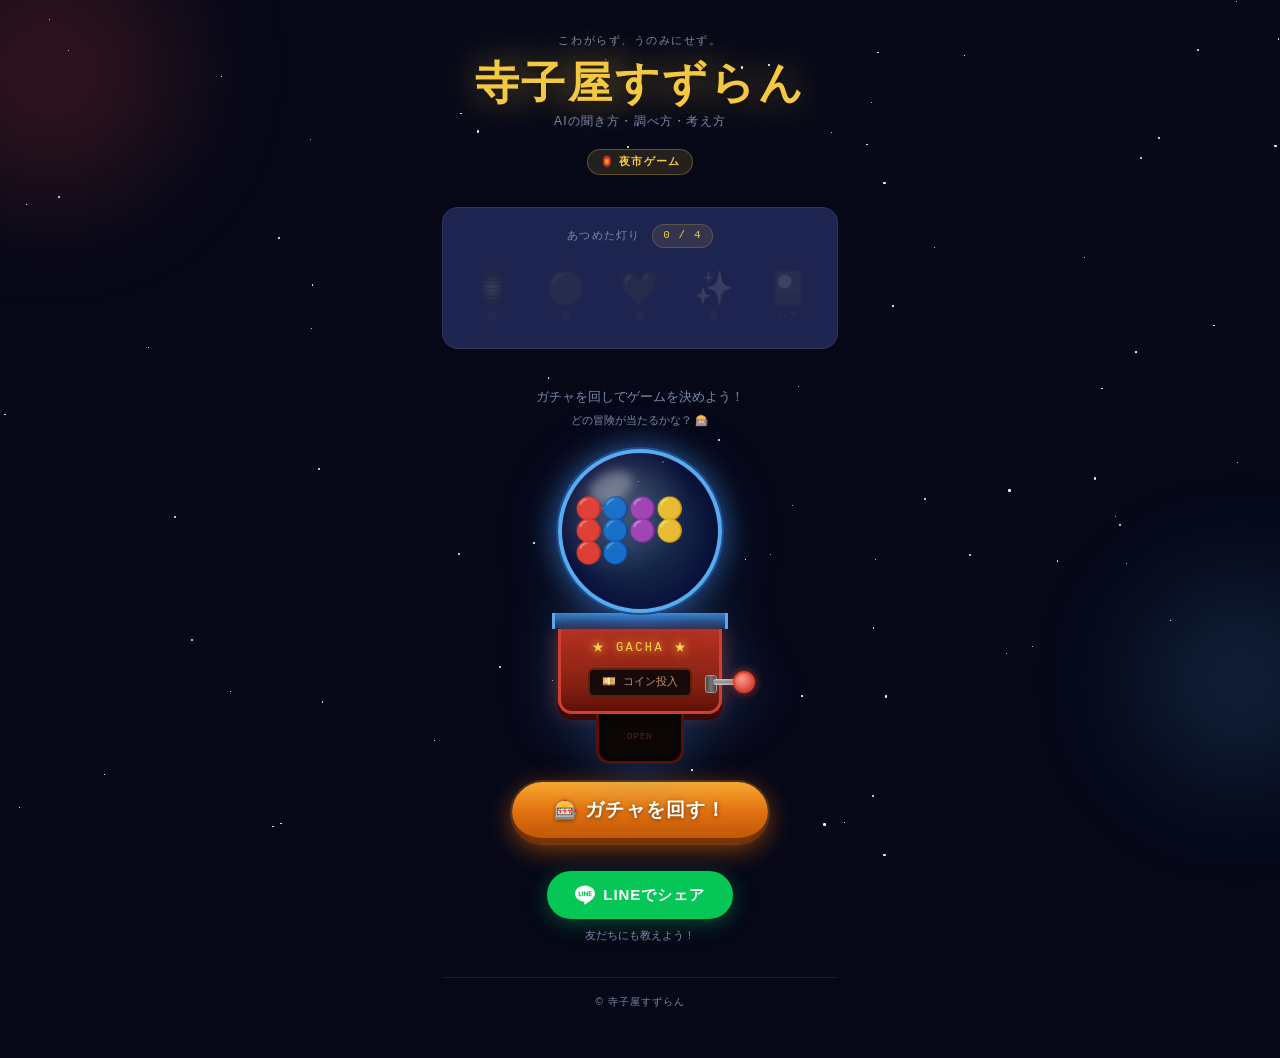
==== index.html @ 760f62b6 "feat: ガチャマシンUI追加・QR印刷シート更新" ====
<!DOCTYPE html>
<html lang="ja">
<head>
  <meta charset="UTF-8">
  <meta name="viewport" content="width=device-width, initial-scale=1.0, user-scalable=no">
  <meta name="theme-color" content="#060818">
  <meta property="og:title"       content="寺子屋すずらん | 夜市ゲーム">
  <meta property="og:description" content="ガチャを回してゲームに挑戦しよう！🏮">
  <meta property="og:type"        content="website">
  <title>寺子屋すずらん | 夜市ゲーム</title>
  <link rel="stylesheet" href="style.css">
  <style>
    /* hidden属性をdisplay:flexより優先させる */
    [hidden] { display: none !important; }

    /* Hub-only: 灯りカウンター */
    .lantern-count {
      display: inline-block;
      font-family: var(--font-mono);
      font-size: 11px;
      color: var(--text-accent);
      background: rgba(245,200,66,.1);
      border: 1px solid rgba(245,200,66,.2);
      border-radius: var(--radius-full);
      padding: 2px 10px;
      margin-left: 8px;
      vertical-align: middle;
    }

    /* 背景グロー */
    .deco-dot {
      position: fixed;
      border-radius: 50%;
      pointer-events: none;
      z-index: 0;
      filter: blur(60px);
      opacity: .18;
    }

    /* ===================================================
       ガチャセクション
    =================================================== */
    .gacha-section {
      display: flex;
      flex-direction: column;
      align-items: center;
      gap: 18px;
      padding: 4px 0 28px;
    }

    .gacha-intro {
      font-size: 13px;
      color: var(--text-secondary);
      text-align: center;
      line-height: 1.8;
    }

    /* ----- マシン本体 ----- */
    .gacha-machine {
      position: relative;
      width: 210px;
      display: flex;
      flex-direction: column;
      align-items: center;
      filter: drop-shadow(0 8px 24px rgba(80,160,255,0.25));
    }

    /* 球体 */
    .gacha-globe {
      width: 164px;
      height: 164px;
      border-radius: 50%;
      background:
        radial-gradient(ellipse at 32% 28%, rgba(255,255,255,0.22) 0%, transparent 52%),
        radial-gradient(circle, rgba(100,180,255,0.14) 0%, rgba(8,14,50,0.75) 100%);
      border: 4px solid #5aaaf0;
      box-shadow:
        0 0 0 2px #1a5090,
        0 0 28px rgba(70,150,255,0.55),
        inset 0 0 44px rgba(0,0,60,0.65);
      overflow: hidden;
      display: flex;
      align-items: center;
      justify-content: center;
      position: relative;
    }

    .gacha-globe__shine {
      position: absolute;
      width: 46px;
      height: 28px;
      background: rgba(255,255,255,0.28);
      border-radius: 50%;
      top: 20px;
      left: 26px;
      transform: rotate(-25deg);
      filter: blur(5px);
      pointer-events: none;
    }

    .gacha-globe__caps {
      position: relative;
      display: flex;
      flex-wrap: wrap;
      gap: 6px;
      width: 130px;
      justify-content: center;
      font-size: 22px;
      line-height: 1;
      opacity: 0.9;
      z-index: 1;
    }

    /* 球体→本体のリング */
    .gacha-ring {
      width: 176px;
      height: 16px;
      background: linear-gradient(180deg, #3a8ad4 0%, #1a5090 55%, #0e2e60 100%);
      border-left: 3px solid #5aaaf0;
      border-right: 3px solid #5aaaf0;
      box-shadow: 0 3px 0 #081830;
    }

    /* 本体 */
    .gacha-body {
      width: 164px;
      background: linear-gradient(180deg, #b53222 0%, #842012 70%, #601008 100%);
      border: 3px solid #d04030;
      border-top: none;
      border-radius: 0 0 14px 14px;
      padding: 10px 12px 14px;
      text-align: center;
      box-shadow: 0 6px 0 #3a0806, 0 0 18px rgba(200,60,40,0.5);
    }

    .gacha-brand {
      font-size: 12px;
      font-family: var(--font-mono);
      color: #ffd44a;
      letter-spacing: 0.2em;
      text-shadow: 0 0 10px rgba(255,212,74,0.95), 0 0 24px rgba(255,212,74,0.4);
      margin-bottom: 8px;
    }

    .gacha-coin-slot {
      display: inline-flex;
      align-items: center;
      gap: 5px;
      background: #180a08;
      border: 2px solid #5a2010;
      border-radius: 6px;
      padding: 4px 12px;
      font-size: 11px;
      color: #c09070;
      font-family: var(--font-mono);
    }

    /* ハンドル */
    .gacha-handle {
      position: absolute;
      right: -12px;
      bottom: 55px;
      width: 52px;
      height: 52px;
      transform-origin: 6px 26px;
    }

    .gacha-handle.spinning {
      animation: handleSpin 1.4s cubic-bezier(.4,0,.2,1) forwards;
    }

    @keyframes handleSpin {
      0%   { transform: rotate(0deg); }
      18%  { transform: rotate(-80deg); }
      40%  { transform: rotate(45deg); }
      58%  { transform: rotate(-55deg); }
      74%  { transform: rotate(25deg); }
      86%  { transform: rotate(-12deg); }
      94%  { transform: rotate(6deg); }
      100% { transform: rotate(0deg); }
    }

    .gacha-handle__base {
      position: absolute;
      left: 0; top: 18px;
      width: 12px; height: 18px;
      background: linear-gradient(90deg, #444, #777, #444);
      border-radius: 3px;
      border: 1px solid #999;
    }

    .gacha-handle__arm {
      position: absolute;
      left: 8px; top: 22px;
      width: 30px; height: 6px;
      background: linear-gradient(180deg, #ccc 0%, #888 50%, #ccc 100%);
      border-radius: 3px;
    }

    .gacha-handle__knob {
      position: absolute;
      right: 2px; top: 14px;
      width: 22px; height: 22px;
      background: radial-gradient(circle at 38% 34%, #ff9988, #c03020);
      border-radius: 50%;
      border: 2px solid #e04030;
      box-shadow: 0 0 10px rgba(220,60,40,0.8);
    }

    /* 取り出し口 */
    .gacha-outlet {
      width: 88px;
      height: 50px;
      background: #0c0606;
      border: 3px solid #5a1008;
      border-top: none;
      border-radius: 0 0 14px 14px;
      display: flex;
      align-items: center;
      justify-content: center;
      position: relative;
      overflow: visible;
      box-shadow: inset 0 0 12px rgba(0,0,0,0.9);
    }

    .gacha-outlet__label {
      font-size: 9px;
      color: #502820;
      font-family: var(--font-mono);
      letter-spacing: 0.12em;
    }

    /* カプセル落下 */
    .capsule-fall {
      position: absolute;
      top: -190px;
      left: 50%;
      transform: translateX(-50%);
      font-size: 38px;
      animation: capsuleFall 1.1s cubic-bezier(.25,.46,.45,.94) forwards;
      pointer-events: none;
      z-index: 20;
    }

    @keyframes capsuleFall {
      0%   { top: -190px; opacity: 0; transform: translateX(-50%) rotate(0deg) scale(0.6); }
      12%  { opacity: 1; }
      68%  { top: 30px;  transform: translateX(-50%) rotate(260deg) scale(1.05); }
      80%  { top: 8px;   transform: translateX(-50%) rotate(275deg) scale(0.92); }
      90%  { top: 20px;  transform: translateX(-50%) rotate(268deg) scale(0.97); }
      100% { top: 15px;  transform: translateX(-50%) rotate(272deg) scale(1); }
    }

    /* ----- ガチャボタン ----- */
    .gacha-btn {
      background: linear-gradient(180deg, #f8a830 0%, #e07010 55%, #c05808 100%);
      border: none;
      border-bottom: 5px solid #7a3200;
      border-radius: 50px;
      color: #fff;
      font-size: 19px;
      font-weight: bold;
      padding: 15px 42px;
      cursor: pointer;
      letter-spacing: 0.06em;
      text-shadow: 0 1px 4px rgba(0,0,0,0.5);
      box-shadow: 0 6px 26px rgba(200,90,0,0.65), 0 0 0 2px rgba(255,190,80,0.18);
      transition: transform 0.08s, border-bottom-width 0.08s, box-shadow 0.08s;
      font-family: var(--font-jp);
    }

    .gacha-btn:active {
      transform: translateY(3px);
      border-bottom-width: 2px;
      box-shadow: 0 2px 12px rgba(200,90,0,0.4);
    }

    .gacha-btn:disabled {
      opacity: 0.4;
      cursor: default;
      transform: none;
    }

    /* ----- 結果パネル ----- */
    .gacha-result {
      display: flex;
      flex-direction: column;
      align-items: center;
      gap: 14px;
      width: 100%;
      max-width: 300px;
    }

    .gacha-result__label {
      font-size: 13px;
      color: var(--text-secondary);
      letter-spacing: 0.14em;
    }

    .gacha-result__capsule {
      font-size: 76px;
      line-height: 1;
      animation: capsulePop 0.55s ease-out;
    }

    @keyframes capsulePop {
      0%  { transform: scale(0.3) rotate(-20deg); opacity: 0; }
      55% { transform: scale(1.18) rotate(6deg);  opacity: 1; }
      75% { transform: scale(0.9) rotate(-3deg); }
      88% { transform: scale(1.04) rotate(1deg); }
      100%{ transform: scale(1) rotate(0deg);  opacity: 1; }
    }

    .gacha-result__card {
      width: 100%;
      border: 2px solid;
      border-radius: 20px;
      padding: 24px 20px 20px;
      text-align: center;
      animation: slideUp 0.4s ease-out 0.35s both;
    }

    @keyframes slideUp {
      from { opacity: 0; transform: translateY(18px); }
      to   { opacity: 1; transform: translateY(0); }
    }

    .gacha-result__game-icon {
      font-size: 54px;
      margin-bottom: 10px;
    }

    .gacha-result__game-name {
      font-size: 21px;
      font-weight: bold;
      color: var(--text-primary);
      margin-bottom: 6px;
    }

    .gacha-result__game-desc {
      font-size: 12px;
      color: var(--text-secondary);
      line-height: 1.6;
    }

    .gacha-result__actions {
      display: flex;
      flex-direction: column;
      gap: 10px;
      width: 100%;
      animation: slideUp 0.4s ease-out 0.55s both;
    }

    .btn-play {
      display: block;
      background: linear-gradient(180deg, #2ecc71 0%, #1aaa57 55%, #128840 100%);
      border: none;
      border-bottom: 4px solid #0a5028;
      border-radius: 50px;
      color: #fff;
      font-size: 17px;
      font-weight: bold;
      padding: 14px 24px;
      text-align: center;
      text-decoration: none;
      box-shadow: 0 4px 20px rgba(46,204,113,0.55);
      transition: transform 0.08s, border-bottom-width 0.08s;
      font-family: var(--font-jp);
    }

    .btn-play:active {
      transform: translateY(2px);
      border-bottom-width: 2px;
    }

    .btn-retry {
      background: rgba(255,255,255,0.05);
      border: 2px solid rgba(255,255,255,0.15);
      border-radius: 50px;
      color: var(--text-secondary);
      font-size: 14px;
      padding: 11px 24px;
      cursor: pointer;
      transition: border-color 0.2s, color 0.2s, background 0.2s;
      font-family: var(--font-jp);
    }

    .btn-retry:hover {
      border-color: rgba(255,255,255,0.35);
      color: var(--text-primary);
      background: rgba(255,255,255,0.09);
    }
  </style>
</head>
<body>

<!-- 星空背景 -->
<div id="stars" aria-hidden="true"></div>

<!-- 背景グロー -->
<div class="deco-dot" style="width:260px;height:260px;background:#e74c3c;top:-60px;left:-80px;" aria-hidden="true"></div>
<div class="deco-dot" style="width:200px;height:200px;background:#4a9de0;bottom:120px;right:-60px;" aria-hidden="true"></div>

<main class="hub" aria-label="寺子屋すずらん 夜市ゲーム ハブページ">

  <!-- ヘッダー -->
  <header class="hub__header">
    <p class="hub__tagline">こわがらず、うのみにせず。</p>
    <h1 class="hub__title">寺子屋すずらん</h1>
    <p class="hub__subtitle">AIの聞き方・調べ方・考え方</p>
    <span class="hub__badge">🏮 夜市ゲーム</span>
  </header>

  <!-- 灯り収集 -->
  <section class="hub__lanterns" aria-label="収集した灯り">
    <p class="hub__lanterns-label">
      あつめた灯り
      <span class="lantern-count" id="lantern-count">0 / 4</span>
    </p>
    <div class="lantern-row" role="list">
      <div class="lantern lantern--red"    id="lantern-1" data-game="1" role="listitem" aria-label="赤ちょうちん">
        <span class="lantern__icon" aria-hidden="true">🏮</span>
        <span class="lantern__name">赤</span>
      </div>
      <div class="lantern lantern--blue"   id="lantern-2" data-game="2" role="listitem" aria-label="青ちょうちん">
        <span class="lantern__icon" aria-hidden="true">🔵</span>
        <span class="lantern__name">青</span>
      </div>
      <div class="lantern lantern--purple" id="lantern-3" data-game="3" role="listitem" aria-label="紫ちょうちん">
        <span class="lantern__icon" aria-hidden="true">💜</span>
        <span class="lantern__name">紫</span>
      </div>
      <div class="lantern lantern--gold"   id="lantern-4" data-game="4" role="listitem" aria-label="金ちょうちん">
        <span class="lantern__icon" aria-hidden="true">✨</span>
        <span class="lantern__name">金</span>
      </div>
      <div class="lantern lantern--secret" id="lantern-5" data-game="5" role="listitem" aria-label="シークレット">
        <span class="lantern__icon" aria-hidden="true">🎴</span>
        <span class="lantern__name">レア</span>
      </div>
    </div>
  </section>

  <!-- ===== ガチャセクション ===== -->
  <section class="gacha-section" aria-label="ガチャゲーム選択">

    <p class="gacha-intro">
      ガチャを回してゲームを決めよう！<br>
      <span style="font-size:11px;">どの冒険が当たるかな？ 🎰</span>
    </p>

    <!-- ガチャマシン -->
    <div class="gacha-machine" id="gachaMachine" aria-hidden="true">

      <!-- 上部・透明球体 -->
      <div class="gacha-globe">
        <div class="gacha-globe__shine"></div>
        <div class="gacha-globe__caps" id="globeCaps">
          🔴🔵🟣🟡🔴🔵🟣🟡🔴🔵
        </div>
      </div>

      <!-- リング（球体と本体の継ぎ目） -->
      <div class="gacha-ring"></div>

      <!-- 本体 -->
      <div class="gacha-body">
        <div class="gacha-brand">★ GACHA ★</div>
        <div class="gacha-coin-slot">💴 コイン投入</div>
      </div>

      <!-- ハンドル（右側） -->
      <div class="gacha-handle" id="gachaHandle">
        <div class="gacha-handle__base"></div>
        <div class="gacha-handle__arm"></div>
        <div class="gacha-handle__knob"></div>
      </div>

      <!-- 取り出し口 -->
      <div class="gacha-outlet" id="gachaOutlet">
        <span class="gacha-outlet__label">OPEN</span>
      </div>

    </div><!-- /.gacha-machine -->

    <!-- ガチャボタン（idle時） -->
    <button class="gacha-btn" id="gachaBtn" onclick="startGacha()">
      🎰 ガチャを回す！
    </button>

    <!-- 結果パネル（初期非表示） -->
    <div class="gacha-result" id="gachaResult" hidden>
      <p class="gacha-result__label">✨ カプセルが出てきたよ！</p>
      <div class="gacha-result__capsule" id="resultCapsule">🔴</div>
      <div class="gacha-result__card" id="resultCard">
        <div class="gacha-result__game-icon" id="resultIcon">🍧</div>
        <div class="gacha-result__game-name" id="resultName">屋台スピードパズル</div>
        <div class="gacha-result__game-desc" id="resultDesc">食材を正しい順に提供しよう！</div>
      </div>
      <div class="gacha-result__actions">
        <a class="btn-play" id="playBtn" href="#">▶ このゲームで遊ぶ！</a>
        <button class="btn-retry" onclick="resetGacha()">🔄 もう一回ガチャを引く</button>
      </div>
    </div>

  </section><!-- /.gacha-section -->

  <!-- LINE シェア -->
  <section class="hub__share" aria-label="LINEでシェア">
    <button class="btn-line" onclick="shareLINE()" aria-label="LINEでこのゲームをシェアする">
      <svg width="20" height="20" viewBox="0 0 24 24" fill="currentColor" aria-hidden="true">
        <path d="M19.365 9.863c.349 0 .63.285.63.631 0 .345-.281.63-.63.63H17.61v1.125h1.755c.349 0 .63.283.63.63 0 .344-.281.629-.63.629h-2.386c-.345 0-.627-.285-.627-.629V8.108c0-.345.282-.63.627-.63h2.386c.349 0 .63.285.63.63 0 .349-.281.63-.63.63H17.61v1.125h1.755zm-3.855 3.016c0 .27-.174.51-.432.596-.064.021-.133.031-.199.031-.211 0-.391-.09-.51-.25l-2.443-3.317v2.94c0 .344-.279.629-.631.629-.346 0-.626-.285-.626-.629V8.108c0-.27.173-.51.43-.595.06-.023.136-.033.194-.033.195 0 .375.104.495.254l2.462 3.33V8.108c0-.345.282-.63.63-.63.345 0 .63.285.63.63v4.771zm-5.741 0c0 .344-.282.629-.631.629-.345 0-.627-.285-.627-.629V8.108c0-.345.282-.63.627-.63.349 0 .631.285.631.63v4.771zm-2.466.629H4.917c-.345 0-.63-.285-.63-.629V8.108c0-.345.285-.63.63-.63.348 0 .63.285.63.63v4.141h1.756c.348 0 .629.283.629.63 0 .344-.281.629-.629.629M24 10.314C24 4.943 18.615.572 12 .572S0 4.943 0 10.314c0 4.811 4.27 8.842 10.035 9.608.391.082.923.258 1.058.59.12.301.079.766.038 1.08l-.164 1.02c-.045.301-.24 1.186 1.049.645 1.291-.539 6.916-4.078 9.436-6.975C23.176 14.393 24 12.458 24 10.314"/>
      </svg>
      LINEでシェア
    </button>
    <p class="hub__share-hint">友だちにも教えよう！</p>
  </section>

  <footer class="hub__footer">
    <p>© 寺子屋すずらん</p>
  </footer>

</main>

<script src="common.js"></script>
<script>
  const GAMES = [
    {
      id: 1, capsule: '🔴', icon: '🍧',
      name: '屋台スピードパズル',
      desc: '食材を正しい順に提供しよう！',
      url: 'game1-yatai/',
      color: 'rgba(180,40,30,0.18)',
      border: '#c0392b',
      glow: 'rgba(192,57,43,0.35)'
    },
    {
      id: 2, capsule: '🔵', icon: '🎮',
      name: 'ネオンクレーン',
      desc: '光るアイテムをゲットしよう！',
      url: 'game2-crane/',
      color: 'rgba(30,80,180,0.18)',
      border: '#2980b9',
      glow: 'rgba(41,128,185,0.35)'
    },
    {
      id: 3, capsule: '🟣', icon: '🔍',
      name: '夜店ミステリー',
      desc: '謎を解いて真相を暴け！',
      url: 'game3-mystery/',
      color: 'rgba(120,50,170,0.18)',
      border: '#7d3c98',
      glow: 'rgba(125,60,152,0.35)'
    },
    {
      id: 4, capsule: '🟡', icon: '🌿',
      name: '灯りの迷路',
      desc: '暗闇の迷路を抜け出せ！',
      url: 'game4-maze/',
      color: 'rgba(180,140,0,0.18)',
      border: '#d4a000',
      glow: 'rgba(212,160,0,0.35)'
    },
  ];

  let spinning = false;

  initStars(document.getElementById('stars'));
  updateLanternDisplay();

  function refreshCount() {
    const n = getLanterns().filter(id => id >= 1 && id <= 4).length;
    document.getElementById('lantern-count').textContent = `${n} / 4`;
  }
  refreshCount();

  document.addEventListener('visibilitychange', () => {
    if (document.visibilityState === 'visible') {
      updateLanternDisplay();
      refreshCount();
    }
  });

  function startGacha() {
    if (spinning) return;
    spinning = true;

    const btn    = document.getElementById('gachaBtn');
    const handle = document.getElementById('gachaHandle');
    const outlet = document.getElementById('gachaOutlet');
    btn.disabled = true;

    const game = GAMES[Math.floor(Math.random() * GAMES.length)];

    // ハンドルアニメ開始
    handle.classList.add('spinning');

    // 0.9s後：カプセル落下
    setTimeout(() => {
      const cap = document.createElement('div');
      cap.className = 'capsule-fall';
      cap.textContent = game.capsule;
      outlet.appendChild(cap);

      // 落下完了後：結果表示
      setTimeout(() => {
        cap.remove();
        handle.classList.remove('spinning');
        showResult(game);
      }, 1150);
    }, 900);
  }

  function showResult(game) {
    document.getElementById('gachaBtn').hidden = true;

    document.getElementById('resultCapsule').textContent = game.capsule;
    document.getElementById('resultIcon').textContent    = game.icon;
    document.getElementById('resultName').textContent    = game.name;
    document.getElementById('resultDesc').textContent    = game.desc;
    document.getElementById('playBtn').href              = game.url;

    const card = document.getElementById('resultCard');
    card.style.borderColor = game.border;
    card.style.background  = game.color;
    card.style.boxShadow   = `0 0 28px ${game.glow}`;

    document.getElementById('gachaResult').hidden = false;
    spinning = false;
  }

  function resetGacha() {
    document.getElementById('gachaResult').hidden = true;
    const btn = document.getElementById('gachaBtn');
    btn.hidden   = false;
    btn.disabled = false;
  }

  function shareLINE() {
    const url  = encodeURIComponent(location.href);
    const text = encodeURIComponent('寺子屋すずらん 夜市ゲーム🏮 ガチャを引いてゲームに挑戦！');
    window.open(`https://line.me/R/msg/text/?${text}%0A${url}`, '_blank');
  }
</script>
</body>
</html>
---- style.css ----
/* ================================================================
   寺子屋すずらん 夜市ゲーム — 共通スタイル
   全ゲームページがこのCSSをインポートして使用する
   ================================================================ */

/* ----- Design Tokens ----- */
:root {
  /* Night sky */
  --sky-deep:    #060818;
  --sky-mid:     #0d1128;
  --sky-surface: #161c3c;
  --sky-card:    #1e2450;
  --sky-hover:   #252c5c;

  /* Lantern colors */
  --lantern-red:    #e74c3c;
  --lantern-blue:   #4a9de0;
  --lantern-purple: #9b59b6;
  --lantern-gold:   #f1c40f;
  --lantern-secret: #e8dfc8;
  --lantern-unlit:  rgba(255,255,255,0.06);

  /* Text */
  --text-primary:   #f0e6d3;
  --text-secondary: #7a8aaa;
  --text-accent:    #f5c842;

  /* UI */
  --border:      rgba(255,255,255,0.08);
  --radius-sm:   8px;
  --radius-md:   12px;
  --radius-lg:   16px;
  --radius-xl:   24px;
  --radius-full: 999px;

  /* Spacing */
  --sp-xs:  4px;
  --sp-sm:  8px;
  --sp-md:  16px;
  --sp-lg:  24px;
  --sp-xl:  32px;
  --sp-2xl: 48px;

  /* Typography */
  --font-jp:   'Hiragino Kaku Gothic ProN', 'Yu Gothic', 'Noto Sans JP', sans-serif;
  --font-mono: 'Courier New', monospace;

  /* Transition */
  --t: 0.22s ease;
  --t-slow: 0.45s ease;
}

/* ----- Reset ----- */
*, *::before, *::after { box-sizing: border-box; margin: 0; padding: 0; }
html { -webkit-tap-highlight-color: transparent; font-size: 16px; }
body {
  font-family: var(--font-jp);
  background: var(--sky-deep);
  color: var(--text-primary);
  min-height: 100vh;
  overflow-x: hidden;
  line-height: 1.6;
}
a { color: inherit; text-decoration: none; }
button { cursor: pointer; border: none; background: none; font-family: inherit; }

/* ----- Stars Background ----- */
#stars {
  position: fixed;
  inset: 0;
  pointer-events: none;
  z-index: 0;
  overflow: hidden;
}
.star {
  position: absolute;
  border-radius: 50%;
  background: white;
  animation: twinkle var(--star-dur, 3s) ease-in-out infinite var(--star-del, 0s);
}
@keyframes twinkle {
  0%,100% { opacity: var(--star-lo, 0.25); transform: scale(1); }
  50%      { opacity: 1; transform: scale(1.5); }
}

/* ----- Accessibility ----- */
.sr-only {
  position: absolute; width: 1px; height: 1px; padding: 0;
  margin: -1px; overflow: hidden; clip: rect(0,0,0,0);
  white-space: nowrap; border: 0;
}

/* ================================================================
   Hub Page
   ================================================================ */
.hub {
  position: relative;
  z-index: 1;
  max-width: 428px;
  margin: 0 auto;
  padding: var(--sp-xl) var(--sp-md) var(--sp-2xl);
}

/* --- Header --- */
.hub__header { text-align: center; margin-bottom: var(--sp-xl); }

.hub__tagline {
  font-size: 11px;
  color: var(--text-secondary);
  letter-spacing: 0.14em;
  margin-bottom: var(--sp-sm);
}

.hub__title {
  font-size: clamp(30px, 9vw, 44px);
  font-weight: 900;
  color: var(--text-accent);
  letter-spacing: 0.06em;
  text-shadow: 0 0 40px rgba(245,200,66,.55), 0 2px 4px rgba(0,0,0,.8);
  line-height: 1.15;
  margin-bottom: var(--sp-xs);
}

.hub__subtitle {
  font-size: 12px;
  color: var(--text-secondary);
  letter-spacing: 0.1em;
  margin-bottom: var(--sp-md);
}

.hub__badge {
  display: inline-block;
  background: rgba(245,200,66,.12);
  border: 1px solid rgba(245,200,66,.3);
  color: var(--text-accent);
  font-size: 11px;
  font-weight: 700;
  letter-spacing: 0.1em;
  padding: 3px 12px;
  border-radius: var(--radius-full);
}

/* --- Lantern Progress --- */
.hub__lanterns {
  background: var(--sky-card);
  border: 1px solid var(--border);
  border-radius: var(--radius-lg);
  padding: var(--sp-md) var(--sp-md);
  margin-bottom: var(--sp-xl);
}

.hub__lanterns-label {
  text-align: center;
  font-size: 11px;
  color: var(--text-secondary);
  letter-spacing: 0.1em;
  margin-bottom: var(--sp-md);
}

.lantern-row {
  display: flex;
  justify-content: space-between;
  align-items: center;
  gap: var(--sp-sm);
}

.lantern {
  display: flex;
  flex-direction: column;
  align-items: center;
  gap: 4px;
  flex: 1;
  padding: 8px 2px;
  border-radius: var(--radius-sm);
  opacity: 0.22;
  filter: grayscale(1) brightness(.7);
  transition: opacity var(--t-slow), filter var(--t-slow);
}

.lantern.is-lit {
  opacity: 1;
  filter: none;
}

.lantern__icon {
  font-size: clamp(24px, 7vw, 32px);
  display: block;
  line-height: 1;
}

.lantern.is-lit .lantern__icon {
  animation: lantern-float 2.8s ease-in-out infinite;
}

.lantern__name {
  font-size: 10px;
  letter-spacing: 0.04em;
  color: var(--text-secondary);
}

.lantern--red.is-lit    { filter: drop-shadow(0 0 10px var(--lantern-red)); }
.lantern--blue.is-lit   { filter: drop-shadow(0 0 10px var(--lantern-blue)); }
.lantern--purple.is-lit { filter: drop-shadow(0 0 10px var(--lantern-purple)); }
.lantern--gold.is-lit   { filter: drop-shadow(0 0 10px var(--lantern-gold)); }
.lantern--secret.is-lit { filter: drop-shadow(0 0 14px var(--lantern-secret)) drop-shadow(0 0 4px white); }

@keyframes lantern-float {
  0%,100% { transform: translateY(0) rotate(-4deg); }
  50%      { transform: translateY(-5px) rotate(4deg); }
}

/* --- Section Title --- */
.hub__section-title {
  font-size: 12px;
  font-weight: 700;
  color: var(--text-secondary);
  letter-spacing: 0.12em;
  margin-bottom: var(--sp-md);
}

/* --- Game Grid --- */
.game-grid {
  display: grid;
  grid-template-columns: 1fr 1fr;
  gap: var(--sp-md);
  margin-bottom: var(--sp-xl);
}

.game-card {
  display: flex;
  flex-direction: column;
  background: var(--sky-card);
  border: 1px solid var(--border);
  border-radius: var(--radius-md);
  padding: var(--sp-md);
  position: relative;
  overflow: hidden;
  min-height: 128px;
  transition: transform var(--t), box-shadow var(--t);
}

.game-card:active { transform: scale(0.96); }

.game-card::before {
  content: '';
  position: absolute;
  left: 0; top: 0; bottom: 0;
  width: 4px;
}

.game-card--red::before    { background: var(--lantern-red); }
.game-card--blue::before   { background: var(--lantern-blue); }
.game-card--purple::before { background: var(--lantern-purple); }
.game-card--gold::before   { background: var(--lantern-gold); }

.game-card.is-visited { border-color: rgba(255,255,255,.14); }

.game-card__icon  { font-size: 26px; margin-bottom: 6px; line-height: 1; }
.game-card__title { font-size: 12px; font-weight: 700; line-height: 1.35; margin-bottom: 4px; }
.game-card__desc  { font-size: 10px; color: var(--text-secondary); line-height: 1.45; }

.game-card__stamp {
  position: absolute;
  bottom: 8px; right: 8px;
  font-size: 18px;
  opacity: 0;
  transition: opacity var(--t);
}
.game-card.is-visited .game-card__stamp { opacity: 1; }

/* --- Share Section --- */
.hub__share {
  text-align: center;
  margin-bottom: var(--sp-xl);
}

.btn-line {
  display: inline-flex;
  align-items: center;
  gap: var(--sp-sm);
  background: #06C755;
  color: #fff;
  font-size: 15px;
  font-weight: 700;
  padding: 14px 28px;
  border-radius: var(--radius-full);
  letter-spacing: 0.06em;
  box-shadow: 0 4px 20px rgba(6,199,85,.35);
  transition: transform var(--t), box-shadow var(--t);
}
.btn-line:active {
  transform: scale(0.95);
  box-shadow: 0 2px 10px rgba(6,199,85,.2);
}

.hub__share-hint {
  margin-top: var(--sp-sm);
  font-size: 11px;
  color: var(--text-secondary);
}

/* --- Footer --- */
.hub__footer {
  text-align: center;
  font-size: 10px;
  color: var(--text-secondary);
  padding-top: var(--sp-md);
  border-top: 1px solid var(--border);
  letter-spacing: 0.1em;
}

/* ================================================================
   Game Pages — Shared Components
   ================================================================ */

/* ページ共通ラッパー */
.page {
  position: relative;
  z-index: 1;
  max-width: 428px;
  margin: 0 auto;
  padding: 0 0 var(--sp-2xl);
}

/* --- Game Header bar --- */
.game-header {
  display: flex;
  align-items: center;
  justify-content: space-between;
  padding: 10px var(--sp-md);
  background: rgba(6,8,24,.85);
  backdrop-filter: blur(10px);
  border-bottom: 1px solid var(--border);
  position: sticky;
  top: 0;
  z-index: 100;
}
.game-header__back  { font-size: 22px; line-height: 1; padding: 2px 6px; }
.game-header__title { font-size: 13px; font-weight: 700; letter-spacing: 0.06em; }
.game-header__score { font-family: var(--font-mono); font-size: 13px; color: var(--text-accent); }

/* --- HUD stats strip --- */
.hud {
  display: flex;
  align-items: center;
  justify-content: space-around;
  padding: var(--sp-sm) var(--sp-md);
  background: var(--sky-mid);
  border-bottom: 1px solid var(--border);
  gap: var(--sp-md);
}
.hud__item { text-align: center; }
.hud__label { font-size: 9px; letter-spacing: 0.1em; color: var(--text-secondary); margin-bottom: 2px; }
.hud__value { font-family: var(--font-mono); font-size: 22px; font-weight: 900; line-height: 1; }
.hud__value--time   { color: var(--text-primary); }
.hud__value--combo  { color: var(--lantern-gold); }
.hud__value--score  { color: var(--text-accent); }
.hud__value.is-urgent { color: var(--lantern-red); animation: blink .5s step-end infinite; }

@keyframes blink { 50% { opacity: .3; } }

/* --- Buttons --- */
.btn {
  display: inline-flex;
  align-items: center;
  justify-content: center;
  gap: var(--sp-sm);
  padding: 12px var(--sp-lg);
  border-radius: var(--radius-full);
  font-family: var(--font-jp);
  font-size: 15px;
  font-weight: 700;
  letter-spacing: 0.06em;
  transition: transform var(--t), box-shadow var(--t);
}
.btn:active { transform: scale(0.95); }
.btn--primary {
  background: var(--text-accent);
  color: var(--sky-deep);
  box-shadow: 0 4px 16px rgba(245,200,66,.4);
}
.btn--secondary {
  background: var(--sky-surface);
  color: var(--text-primary);
  border: 1px solid var(--border);
}

/* --- Toast --- */
.toast {
  position: fixed;
  bottom: 32px;
  left: 50%;
  transform: translateX(-50%) translateY(80px);
  background: var(--sky-card);
  border: 1px solid rgba(255,255,255,.14);
  border-radius: var(--radius-full);
  padding: 10px 22px;
  font-size: 13px;
  font-weight: 600;
  white-space: nowrap;
  z-index: 1000;
  transition: transform 0.35s cubic-bezier(.34,1.56,.64,1);
  pointer-events: none;
}
.toast.is-visible { transform: translateX(-50%) translateY(0); }

/* --- Game Complete Overlay --- */
.game-over {
  position: fixed;
  inset: 0;
  display: flex;
  align-items: center;
  justify-content: center;
  z-index: 900;
  opacity: 0;
  pointer-events: none;
  transition: opacity .3s ease;
}
.game-over.is-active { opacity: 1; pointer-events: all; }

.game-over__bg {
  position: absolute;
  inset: 0;
  background: rgba(0,0,0,.75);
  backdrop-filter: blur(6px);
}

.game-over__card {
  position: relative;
  background: var(--sky-card);
  border: 1px solid rgba(255,255,255,.12);
  border-radius: var(--radius-xl);
  padding: var(--sp-xl) var(--sp-xl);
  width: min(88vw, 360px);
  text-align: center;
  animation: card-in .45s cubic-bezier(.34,1.56,.64,1);
}

@keyframes card-in {
  0%   { transform: scale(.6) translateY(40px); opacity: 0; }
  100% { transform: scale(1) translateY(0);     opacity: 1; }
}

.game-over__lantern   { font-size: 72px; display: block; margin-bottom: var(--sp-md); animation: lantern-float 2.5s ease-in-out infinite; }
.game-over__headline  { font-size: 20px; font-weight: 900; color: var(--text-accent); margin-bottom: var(--sp-sm); }
.game-over__score     { font-family: var(--font-mono); font-size: 32px; font-weight: 900; color: var(--text-accent); margin-bottom: var(--sp-lg); text-shadow: 0 0 20px rgba(245,200,66,.6); }
.game-over__actions   { display: flex; gap: var(--sp-md); justify-content: center; flex-wrap: wrap; }

/* ================================================================
   Responsive
   ================================================================ */
@media (max-width: 360px) {
  .hub__title     { font-size: 26px; }
  .game-grid      { gap: var(--sp-sm); }
  .game-card      { padding: var(--sp-sm); min-height: 110px; }
  .lantern__icon  { font-size: 22px; }
}
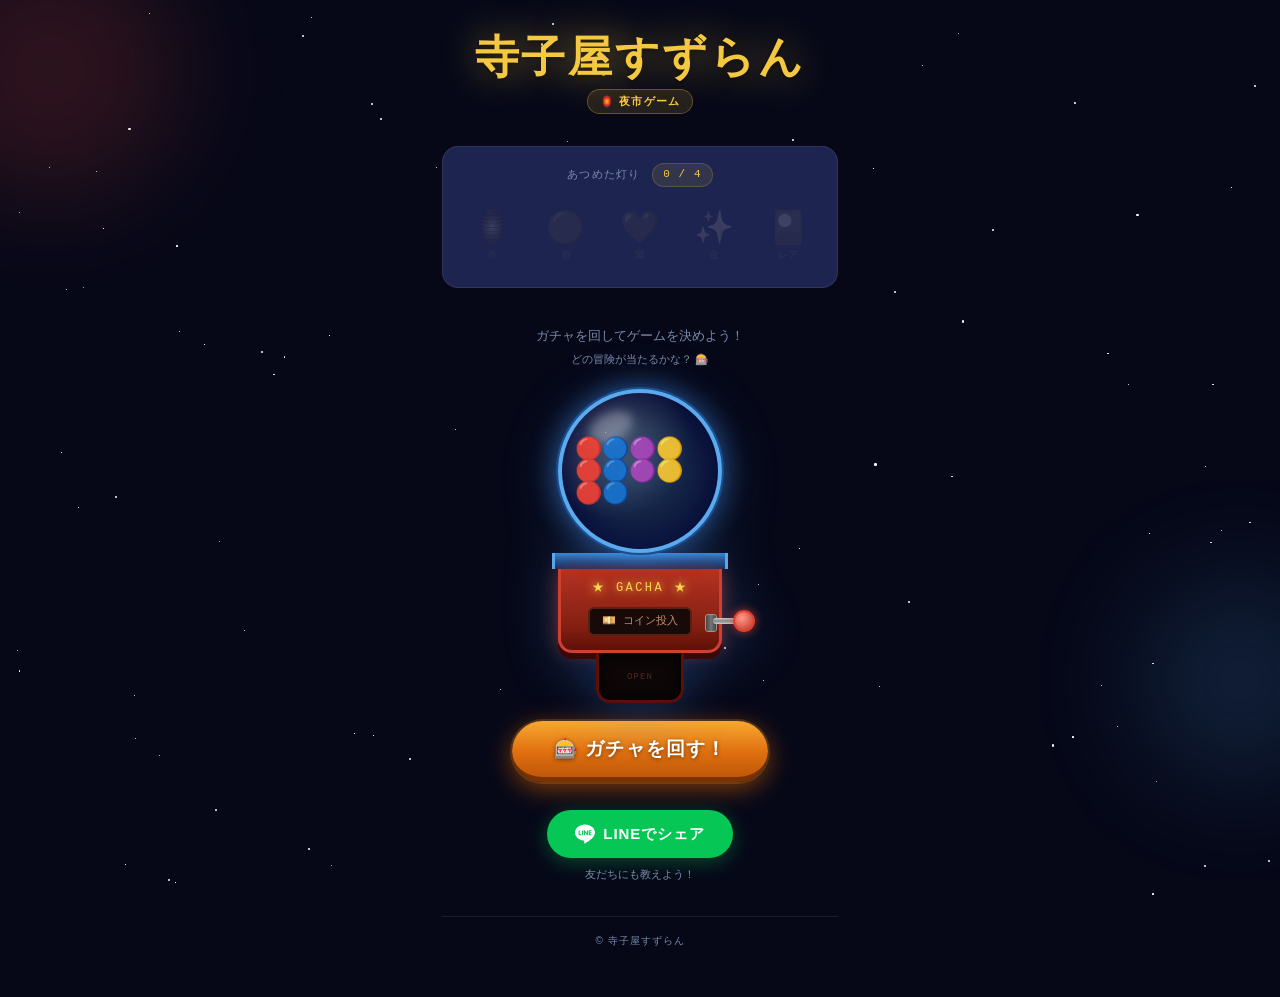
==== commit c89c9c3f: "fix: ヘッダーのキャッチコピー削除・公園の宝物探しをレア枠でガチャに追加" ====
--- a/index.html
+++ b/index.html
@@ -325,6 +325,16 @@
       to   { opacity: 1; transform: translateY(0); }
     }
 
+    /* レア当選カードはきらめく金枠 */
+    .gacha-result__card--rare {
+      animation: slideUp 0.4s ease-out 0.35s both, rareGlow 1.6s ease-in-out 0.75s infinite;
+    }
+
+    @keyframes rareGlow {
+      0%, 100% { box-shadow: 0 0 24px rgba(245,200,66,0.45); }
+      50%      { box-shadow: 0 0 40px rgba(245,200,66,0.85); }
+    }
+
     .gacha-result__game-icon {
       font-size: 54px;
       margin-bottom: 10px;
@@ -405,9 +415,7 @@
 
   <!-- ヘッダー -->
   <header class="hub__header">
-    <p class="hub__tagline">こわがらず、うのみにせず。</p>
     <h1 class="hub__title">寺子屋すずらん</h1>
-    <p class="hub__subtitle">AIの聞き方・調べ方・考え方</p>
     <span class="hub__badge">🏮 夜市ゲーム</span>
   </header>
 
@@ -490,7 +498,7 @@
 
     <!-- 結果パネル（初期非表示） -->
     <div class="gacha-result" id="gachaResult" hidden>
-      <p class="gacha-result__label">✨ カプセルが出てきたよ！</p>
+      <p class="gacha-result__label" id="resultLabel">✨ カプセルが出てきたよ！</p>
       <div class="gacha-result__capsule" id="resultCapsule">🔴</div>
       <div class="gacha-result__card" id="resultCard">
         <div class="gacha-result__game-icon" id="resultIcon">🍧</div>
@@ -563,6 +571,20 @@
     },
   ];
 
+  // レアゲーム（低確率で出現）
+  const RARE_GAME = {
+    id: 5, capsule: '🌟', icon: '🗺️',
+    name: '公園の宝物探し',
+    desc: '隠された秘宝を見つけ出そう！',
+    url: 'game5-secret/',
+    color: 'rgba(245,200,66,0.20)',
+    border: '#f5c842',
+    glow: 'rgba(245,200,66,0.55)',
+    rare: true
+  };
+
+  const RARE_RATE = 0.15;  // レア排出率 15%
+
   let spinning = false;
 
   initStars(document.getElementById('stars'));
@@ -590,7 +612,9 @@
     const outlet = document.getElementById('gachaOutlet');
     btn.disabled = true;
 
-    const game = GAMES[Math.floor(Math.random() * GAMES.length)];
+    const game = (Math.random() < RARE_RATE)
+      ? RARE_GAME
+      : GAMES[Math.floor(Math.random() * GAMES.length)];
 
     // ハンドルアニメ開始
     handle.classList.add('spinning');
@@ -620,10 +644,16 @@
     document.getElementById('resultDesc').textContent    = game.desc;
     document.getElementById('playBtn').href              = game.url;
 
+    // レア当選時は特別ラベル
+    document.getElementById('resultLabel').textContent = game.rare
+      ? '🎉 大当たり！レアゲーム出現！'
+      : '✨ カプセルが出てきたよ！';
+
     const card = document.getElementById('resultCard');
     card.style.borderColor = game.border;
     card.style.background  = game.color;
     card.style.boxShadow   = `0 0 28px ${game.glow}`;
+    card.classList.toggle('gacha-result__card--rare', !!game.rare);
 
     document.getElementById('gachaResult').hidden = false;
     spinning = false;
